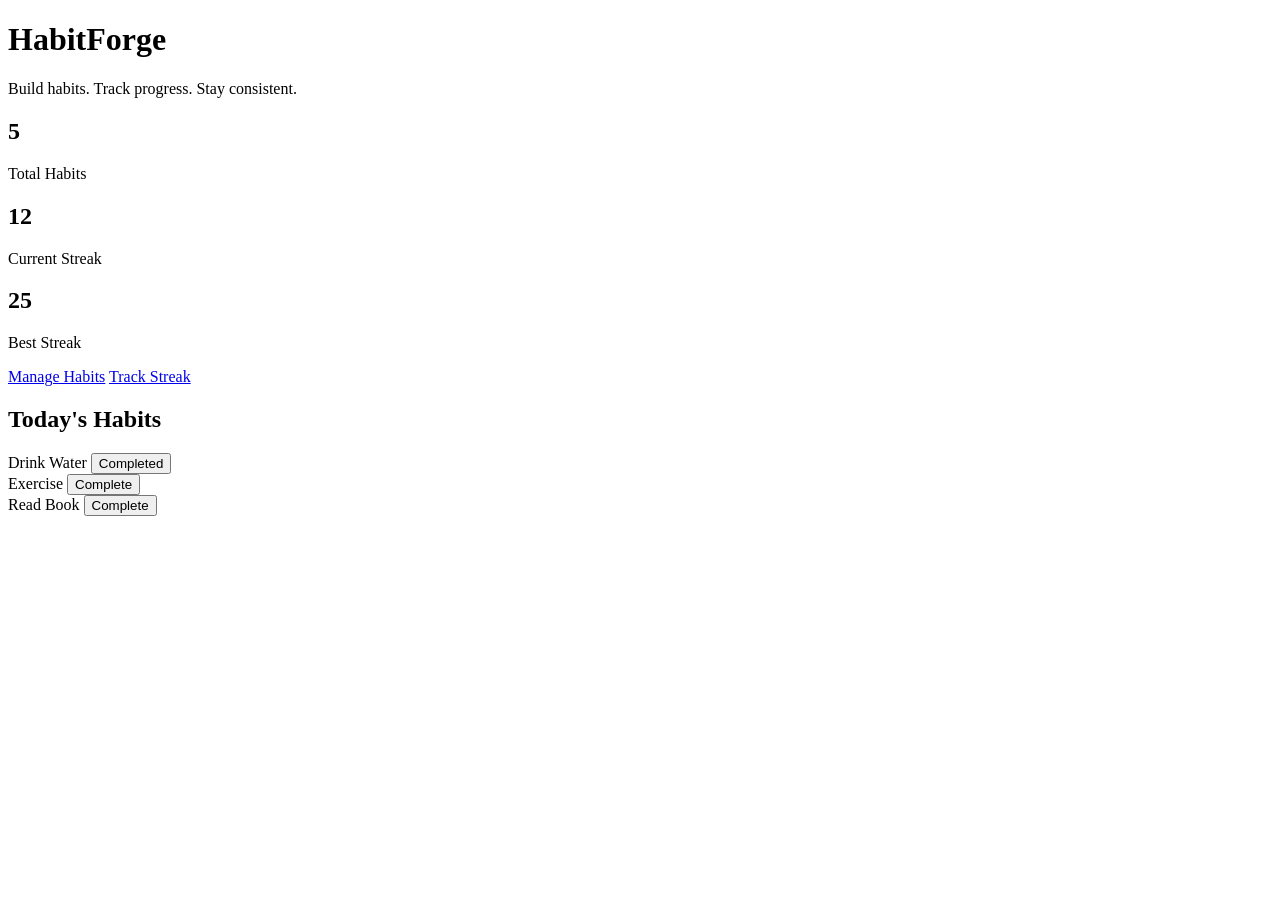
==== HabitForge/src/main/resources/static/index.html @ 705acebe "final" ====
<!DOCTYPE html>
<html>
<head>
    <title>HabitForge</title>
    <link rel="stylesheet" href="/style.css">
</head>
<body>

<header>
    <h1>HabitForge</h1>
    <p>Build habits. Track progress. Stay consistent.</p>
</header>

<div class="container">

    <div class="stats">
        <div class="card">
            <h2>5</h2>
            <p>Total Habits</p>
        </div>

        <div class="card">
            <h2>12</h2>
            <p>Current Streak</p>
        </div>

        <div class="card">
            <h2>25</h2>
            <p>Best Streak</p>
        </div>
    </div>

    <div class="menu">
        <a href="/habit.html">Manage Habits</a>
        <a href="/streak.html">Track Streak</a>
    </div>

    <div class="habit-list">
        <h2>Today's Habits</h2>

        <div class="habit">
            <span>Drink Water</span>
            <button>Completed</button>
        </div>

        <div class="habit">
            <span>Exercise</span>
            <button>Complete</button>
        </div>

        <div class="habit">
            <span>Read Book</span>
            <button>Complete</button>
        </div>
    </div>

</div>

</body>
</html>
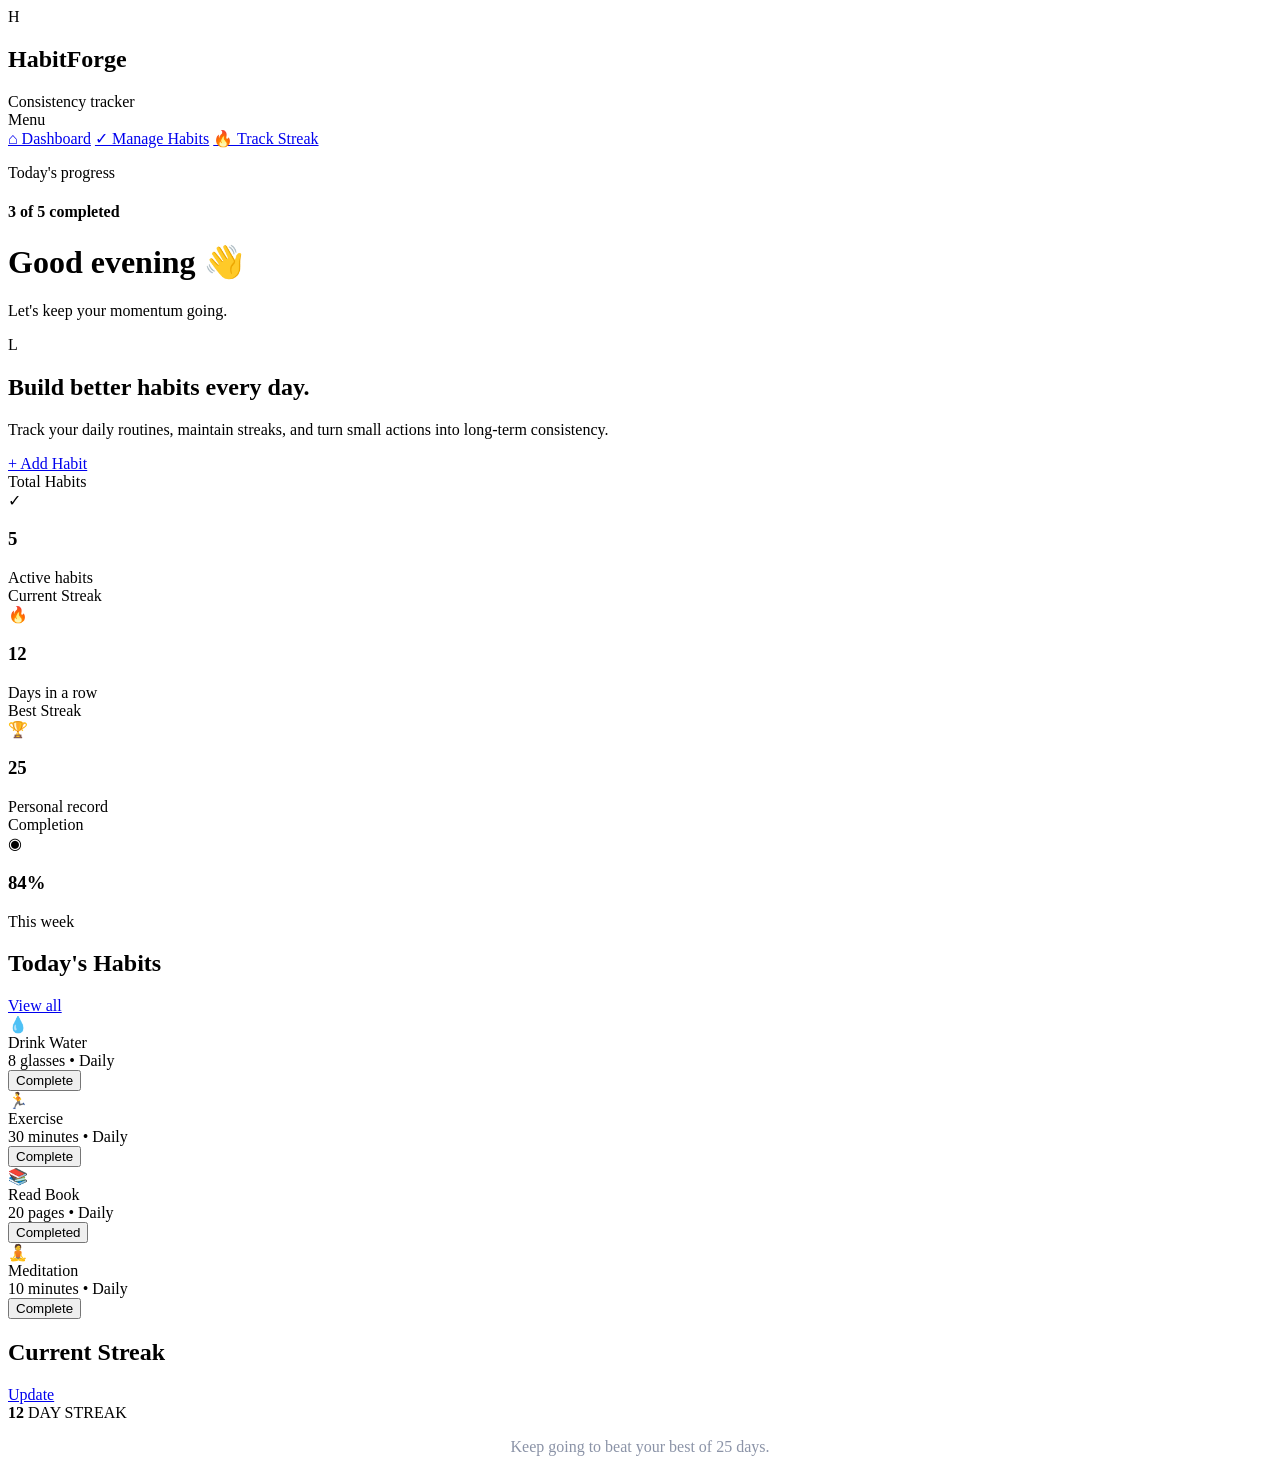
==== commit 85b7200a: "final" ====
--- a/HabitForge/src/main/resources/static/index.html
+++ b/HabitForge/src/main/resources/static/index.html
@@ -4,55 +4,193 @@
     <title>HabitForge</title>
     <link rel="stylesheet" href="/style.css">
 </head>
+
 <body>
 
-<header>
-    <h1>HabitForge</h1>
-    <p>Build habits. Track progress. Stay consistent.</p>
-</header>
+<div class="app">
 
-<div class="container">
+    <aside class="sidebar">
 
-    <div class="stats">
-        <div class="card">
-            <h2>5</h2>
-            <p>Total Habits</p>
+        <div class="logo">
+            <div class="logo-box">H</div>
+            <div>
+                <h2>HabitForge</h2>
+                <span>Consistency tracker</span>
+            </div>
         </div>
 
-        <div class="card">
-            <h2>12</h2>
-            <p>Current Streak</p>
+        <div class="nav-title">Menu</div>
+
+        <nav class="nav">
+            <a href="/index.html" class="active">⌂ Dashboard</a>
+            <a href="/habit.html">✓ Manage Habits</a>
+            <a href="/streak.html">🔥 Track Streak</a>
+        </nav>
+
+        <div class="sidebar-bottom">
+            <div class="mini-card">
+                <p>Today's progress</p>
+                <h4>3 of 5 completed</h4>
+            </div>
         </div>
 
-        <div class="card">
-            <h2>25</h2>
-            <p>Best Streak</p>
-        </div>
-    </div>
+    </aside>
 
-    <div class="menu">
-        <a href="/habit.html">Manage Habits</a>
-        <a href="/streak.html">Track Streak</a>
-    </div>
+    <main class="main">
 
-    <div class="habit-list">
-        <h2>Today's Habits</h2>
+        <div class="topbar">
+            <div>
+                <h1>Good evening 👋</h1>
+                <p>Let's keep your momentum going.</p>
+            </div>
 
-        <div class="habit">
-            <span>Drink Water</span>
-            <button>Completed</button>
+            <div class="profile">
+                <div class="avatar">L</div>
+            </div>
         </div>
 
-        <div class="habit">
-            <span>Exercise</span>
-            <button>Complete</button>
-        </div>
+        <section class="hero">
 
-        <div class="habit">
-            <span>Read Book</span>
-            <button>Complete</button>
-        </div>
-    </div>
+            <div class="hero-content">
+                <h2>Build better habits every day.</h2>
+                <p>
+                    Track your daily routines, maintain streaks,
+                    and turn small actions into long-term consistency.
+                </p>
+            </div>
+
+            <a href="/habit.html" class="hero-button">
+                + Add Habit
+            </a>
+
+        </section>
+
+        <section class="stats">
+
+            <div class="card">
+                <div class="stat-top">
+                    <span class="stat-label">Total Habits</span>
+                    <div class="stat-icon">✓</div>
+                </div>
+
+                <h3>5</h3>
+                <span class="stat-note">Active habits</span>
+            </div>
+
+            <div class="card">
+                <div class="stat-top">
+                    <span class="stat-label">Current Streak</span>
+                    <div class="stat-icon">🔥</div>
+                </div>
+
+                <h3>12</h3>
+                <span class="stat-note">Days in a row</span>
+            </div>
+
+            <div class="card">
+                <div class="stat-top">
+                    <span class="stat-label">Best Streak</span>
+                    <div class="stat-icon">🏆</div>
+                </div>
+
+                <h3>25</h3>
+                <span class="stat-note">Personal record</span>
+            </div>
+
+            <div class="card">
+                <div class="stat-top">
+                    <span class="stat-label">Completion</span>
+                    <div class="stat-icon">◉</div>
+                </div>
+
+                <h3>84%</h3>
+                <span class="stat-note">This week</span>
+            </div>
+
+        </section>
+
+        <section class="dashboard-grid">
+
+            <div class="panel">
+
+                <div class="panel-header">
+                    <h2>Today's Habits</h2>
+                    <a href="/habit.html">View all</a>
+                </div>
+
+                <div class="habit-row">
+                    <div class="habit-left">
+                        <div class="habit-icon">💧</div>
+                        <div>
+                            <div class="habit-name">Drink Water</div>
+                            <div class="habit-meta">8 glasses • Daily</div>
+                        </div>
+                    </div>
+
+                    <button class="complete-btn">Complete</button>
+                </div>
+
+                <div class="habit-row">
+                    <div class="habit-left">
+                        <div class="habit-icon">🏃</div>
+                        <div>
+                            <div class="habit-name">Exercise</div>
+                            <div class="habit-meta">30 minutes • Daily</div>
+                        </div>
+                    </div>
+
+                    <button class="complete-btn">Complete</button>
+                </div>
+
+                <div class="habit-row">
+                    <div class="habit-left">
+                        <div class="habit-icon">📚</div>
+                        <div>
+                            <div class="habit-name">Read Book</div>
+                            <div class="habit-meta">20 pages • Daily</div>
+                        </div>
+                    </div>
+
+                    <button class="complete-btn">Completed</button>
+                </div>
+
+                <div class="habit-row">
+                    <div class="habit-left">
+                        <div class="habit-icon">🧘</div>
+                        <div>
+                            <div class="habit-name">Meditation</div>
+                            <div class="habit-meta">10 minutes • Daily</div>
+                        </div>
+                    </div>
+
+                    <button class="complete-btn">Complete</button>
+                </div>
+
+            </div>
+
+            <div class="panel">
+
+                <div class="panel-header">
+                    <h2>Current Streak</h2>
+                    <a href="/streak.html">Update</a>
+                </div>
+
+                <div class="streak-box">
+                    <div class="streak-ring">
+                        <strong>12</strong>
+                        <span>DAY STREAK</span>
+                    </div>
+                </div>
+
+                <p style="text-align:center;color:#8b93a7;">
+                    Keep going to beat your best of 25 days.
+                </p>
+
+            </div>
+
+        </section>
+
+    </main>
 
 </div>
 
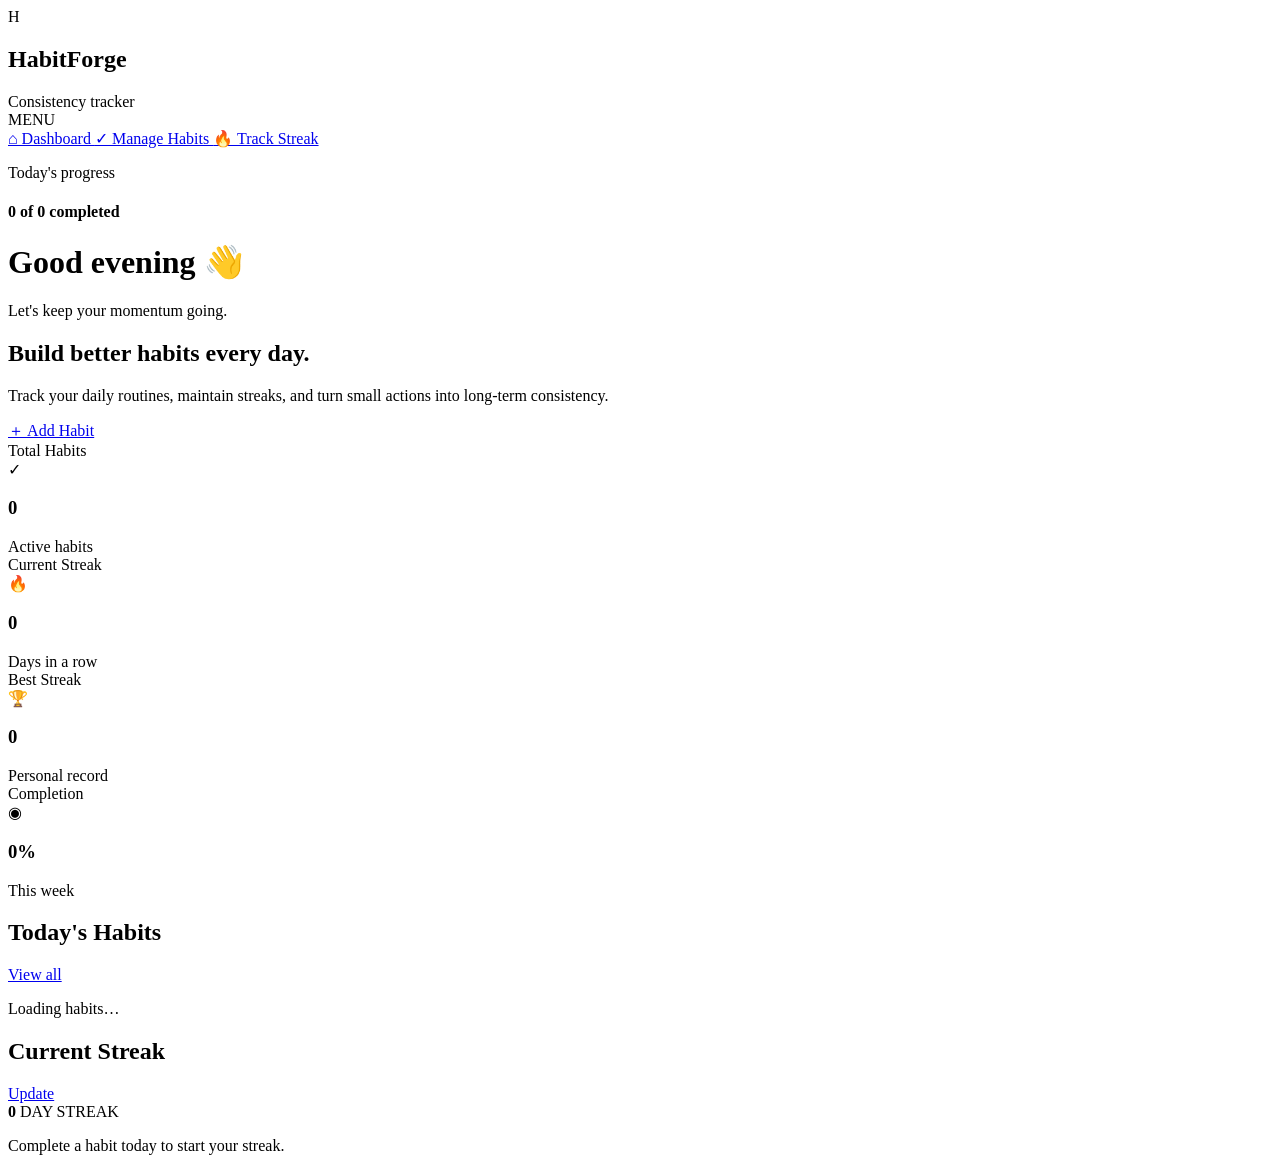
==== commit 316eadae: "final output" ====
--- a/HabitForge/src/main/resources/static/index.html
+++ b/HabitForge/src/main/resources/static/index.html
@@ -1,189 +1,282 @@
 <!DOCTYPE html>
-<html>
+<html lang="en">
 <head>
-    <title>HabitForge</title>
-    <link rel="stylesheet" href="/style.css">
+    <meta charset="UTF-8">
+    <meta name="viewport" content="width=device-width, initial-scale=1.0">
+
+    <title>HabitForge — Dashboard</title>
+
+    <link rel="stylesheet" href="/css/style.css">
 </head>
 
 <body>
 
 <div class="app">
 
+    <!-- SIDEBAR -->
     <aside class="sidebar">
 
         <div class="logo">
             <div class="logo-box">H</div>
+
             <div>
                 <h2>HabitForge</h2>
                 <span>Consistency tracker</span>
             </div>
         </div>
 
-        <div class="nav-title">Menu</div>
+        <div class="nav-title">
+            MENU
+        </div>
 
         <nav class="nav">
-            <a href="/index.html" class="active">⌂ Dashboard</a>
-            <a href="/habit.html">✓ Manage Habits</a>
-            <a href="/streak.html">🔥 Track Streak</a>
+
+            <a href="/index.html" class="active">
+                ⌂ Dashboard
+            </a>
+
+            <a href="/habit.html">
+                ✓ Manage Habits
+            </a>
+
+            <a href="/streak.html">
+                🔥 Track Streak
+            </a>
+
         </nav>
 
         <div class="sidebar-bottom">
+
             <div class="mini-card">
+
                 <p>Today's progress</p>
-                <h4>3 of 5 completed</h4>
-            </div>
+
+                <h4 id="miniProgress">
+                    0 of 0 completed
+                </h4>
+
+            </div>
+
         </div>
 
     </aside>
 
+
+    <!-- MAIN CONTENT -->
     <main class="main">
 
+        <!-- TOP -->
         <div class="topbar">
+
             <div>
-                <h1>Good evening 👋</h1>
-                <p>Let's keep your momentum going.</p>
-            </div>
-
-            <div class="profile">
-                <div class="avatar">L</div>
-            </div>
-        </div>
-
+
+                <h1 id="greeting">
+                    Good evening 👋
+                </h1>
+
+                <p>
+                    Let's keep your momentum going.
+                </p>
+
+            </div>
+
+        </div>
+
+
+        <!-- HERO -->
         <section class="hero">
 
             <div class="hero-content">
-                <h2>Build better habits every day.</h2>
+
+                <h2>
+                    Build better habits every day.
+                </h2>
+
                 <p>
                     Track your daily routines, maintain streaks,
                     and turn small actions into long-term consistency.
                 </p>
-            </div>
-
-            <a href="/habit.html" class="hero-button">
-                + Add Habit
-            </a>
+
+                <a href="/habit.html" class="hero-button">
+                    ＋ Add Habit
+                </a>
+
+            </div>
 
         </section>
 
+
+        <!-- STATISTICS -->
         <section class="stats">
 
             <div class="card">
-                <div class="stat-top">
-                    <span class="stat-label">Total Habits</span>
-                    <div class="stat-icon">✓</div>
-                </div>
-
-                <h3>5</h3>
-                <span class="stat-note">Active habits</span>
-            </div>
-
-            <div class="card">
-                <div class="stat-top">
-                    <span class="stat-label">Current Streak</span>
-                    <div class="stat-icon">🔥</div>
-                </div>
-
-                <h3>12</h3>
-                <span class="stat-note">Days in a row</span>
-            </div>
-
-            <div class="card">
-                <div class="stat-top">
-                    <span class="stat-label">Best Streak</span>
-                    <div class="stat-icon">🏆</div>
-                </div>
-
-                <h3>25</h3>
-                <span class="stat-note">Personal record</span>
-            </div>
-
-            <div class="card">
-                <div class="stat-top">
-                    <span class="stat-label">Completion</span>
-                    <div class="stat-icon">◉</div>
-                </div>
-
-                <h3>84%</h3>
-                <span class="stat-note">This week</span>
+
+                <div class="stat-top">
+
+                    <span class="stat-label">
+                        Total Habits
+                    </span>
+
+                    <div class="stat-icon">
+                        ✓
+                    </div>
+
+                </div>
+
+                <h3 id="statTotal">
+                    0
+                </h3>
+
+                <span class="stat-note">
+                    Active habits
+                </span>
+
+            </div>
+
+
+            <div class="card">
+
+                <div class="stat-top">
+
+                    <span class="stat-label">
+                        Current Streak
+                    </span>
+
+                    <div class="stat-icon">
+                        🔥
+                    </div>
+
+                </div>
+
+                <h3 id="statCurrent">
+                    0
+                </h3>
+
+                <span class="stat-note">
+                    Days in a row
+                </span>
+
+            </div>
+
+
+            <div class="card">
+
+                <div class="stat-top">
+
+                    <span class="stat-label">
+                        Best Streak
+                    </span>
+
+                    <div class="stat-icon">
+                        🏆
+                    </div>
+
+                </div>
+
+                <h3 id="statBest">
+                    0
+                </h3>
+
+                <span class="stat-note">
+                    Personal record
+                </span>
+
+            </div>
+
+
+            <div class="card">
+
+                <div class="stat-top">
+
+                    <span class="stat-label">
+                        Completion
+                    </span>
+
+                    <div class="stat-icon">
+                        ◉
+                    </div>
+
+                </div>
+
+                <h3 id="statCompletion">
+                    0%
+                </h3>
+
+                <span class="stat-note">
+                    This week
+                </span>
+
             </div>
 
         </section>
 
+
+        <!-- DASHBOARD CONTENT -->
         <section class="dashboard-grid">
 
+
+            <!-- TODAY'S HABITS -->
             <div class="panel">
 
                 <div class="panel-header">
-                    <h2>Today's Habits</h2>
-                    <a href="/habit.html">View all</a>
-                </div>
-
-                <div class="habit-row">
-                    <div class="habit-left">
-                        <div class="habit-icon">💧</div>
-                        <div>
-                            <div class="habit-name">Drink Water</div>
-                            <div class="habit-meta">8 glasses • Daily</div>
-                        </div>
-                    </div>
-
-                    <button class="complete-btn">Complete</button>
-                </div>
-
-                <div class="habit-row">
-                    <div class="habit-left">
-                        <div class="habit-icon">🏃</div>
-                        <div>
-                            <div class="habit-name">Exercise</div>
-                            <div class="habit-meta">30 minutes • Daily</div>
-                        </div>
-                    </div>
-
-                    <button class="complete-btn">Complete</button>
-                </div>
-
-                <div class="habit-row">
-                    <div class="habit-left">
-                        <div class="habit-icon">📚</div>
-                        <div>
-                            <div class="habit-name">Read Book</div>
-                            <div class="habit-meta">20 pages • Daily</div>
-                        </div>
-                    </div>
-
-                    <button class="complete-btn">Completed</button>
-                </div>
-
-                <div class="habit-row">
-                    <div class="habit-left">
-                        <div class="habit-icon">🧘</div>
-                        <div>
-                            <div class="habit-name">Meditation</div>
-                            <div class="habit-meta">10 minutes • Daily</div>
-                        </div>
-                    </div>
-
-                    <button class="complete-btn">Complete</button>
-                </div>
-
-            </div>
-
+
+                    <h2>
+                        Today's Habits
+                    </h2>
+
+                    <a href="/habit.html">
+                        View all
+                    </a>
+
+                </div>
+
+
+                <div id="habitList">
+
+                    <p class="empty">
+                        Loading habits…
+                    </p>
+
+                </div>
+
+            </div>
+
+
+            <!-- STREAK -->
             <div class="panel">
 
                 <div class="panel-header">
-                    <h2>Current Streak</h2>
-                    <a href="/streak.html">Update</a>
-                </div>
+
+                    <h2>
+                        Current Streak
+                    </h2>
+
+                    <a href="/streak.html">
+                        Update
+                    </a>
+
+                </div>
+
 
                 <div class="streak-box">
-                    <div class="streak-ring">
-                        <strong>12</strong>
-                        <span>DAY STREAK</span>
-                    </div>
-                </div>
-
-                <p style="text-align:center;color:#8b93a7;">
-                    Keep going to beat your best of 25 days.
+
+                    <div class="streak-ring" id="ring">
+
+                        <strong id="ringValue">
+                            0
+                        </strong>
+
+                        <span>
+                            DAY STREAK
+                        </span>
+
+                    </div>
+
+                </div>
+
+
+                <p id="streakNote" class="empty">
+                    Complete a habit today to start your streak.
                 </p>
 
             </div>
@@ -193,6 +286,11 @@
     </main>
 
 </div>
+
+
+<script src="/js/api.js"></script>
+<script src="/js/common.js"></script>
+<script src="/js/dashboard.js"></script>
 
 </body>
 </html>
